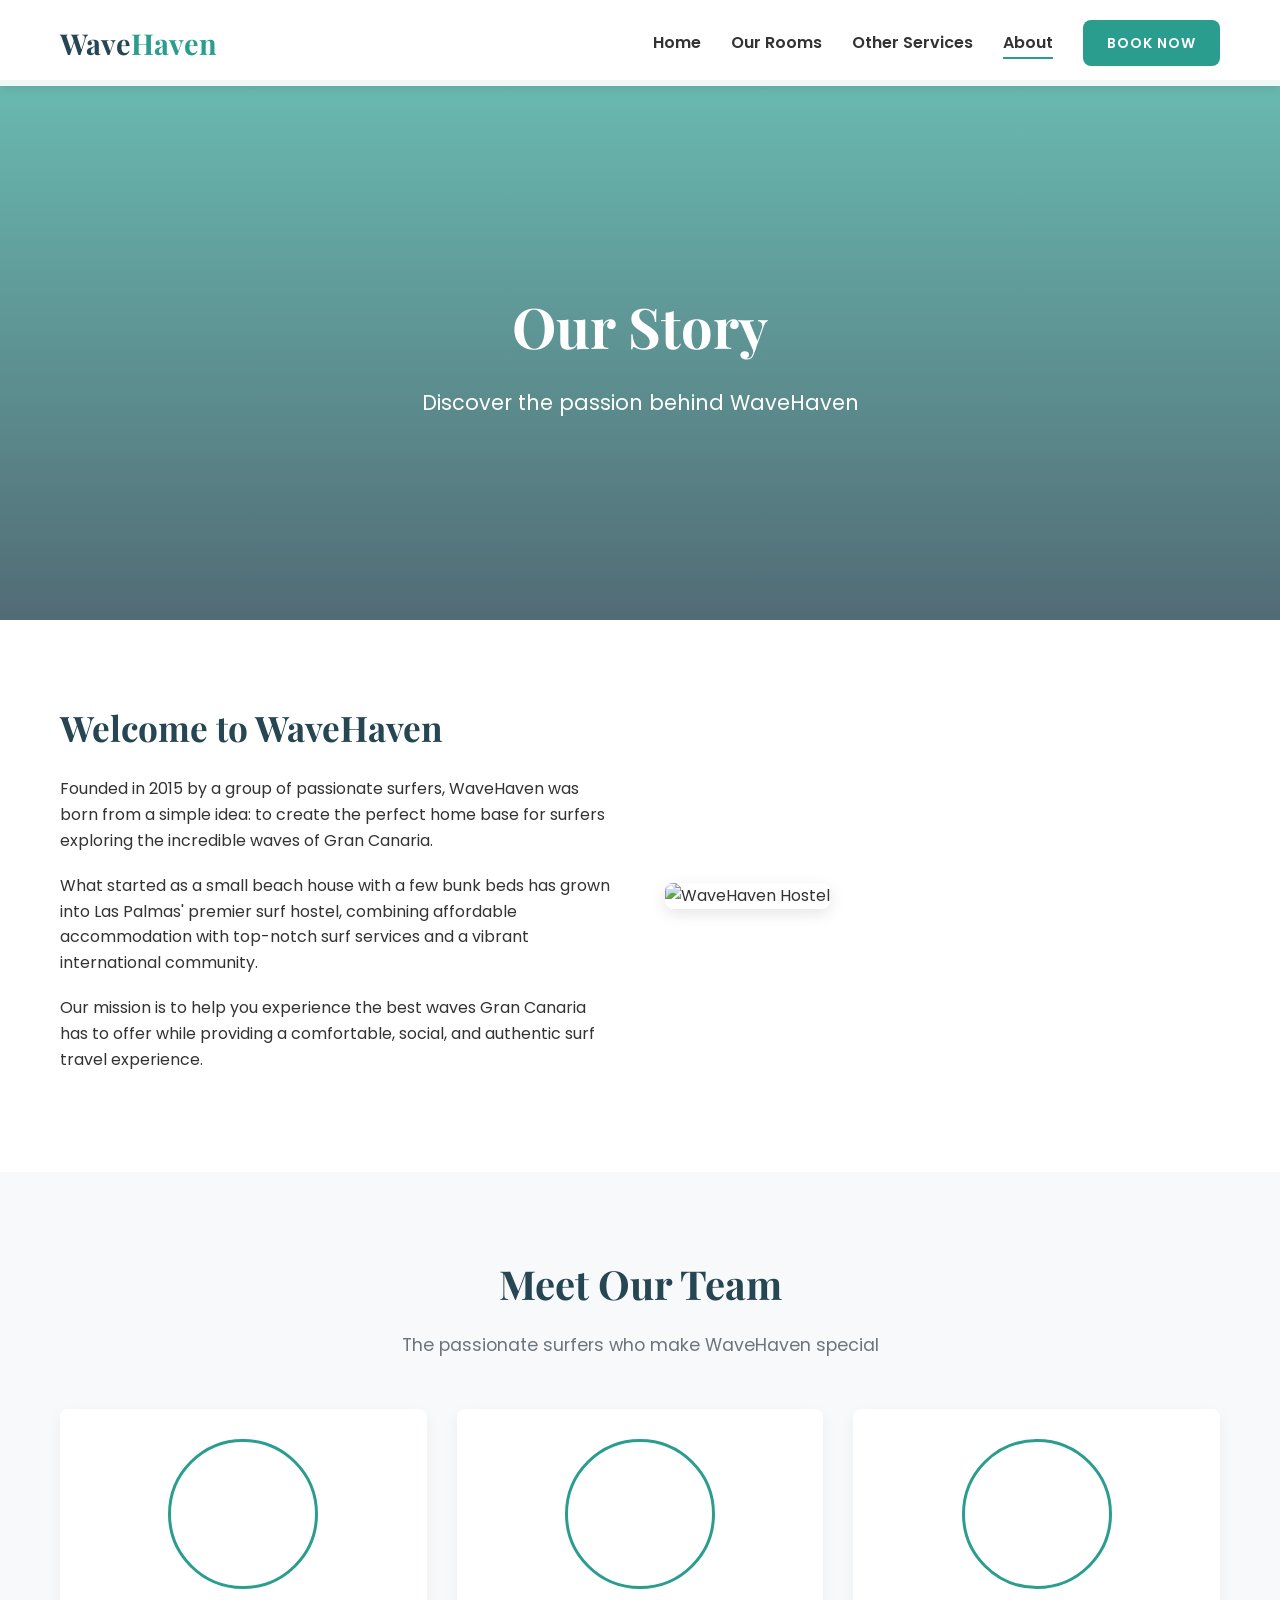
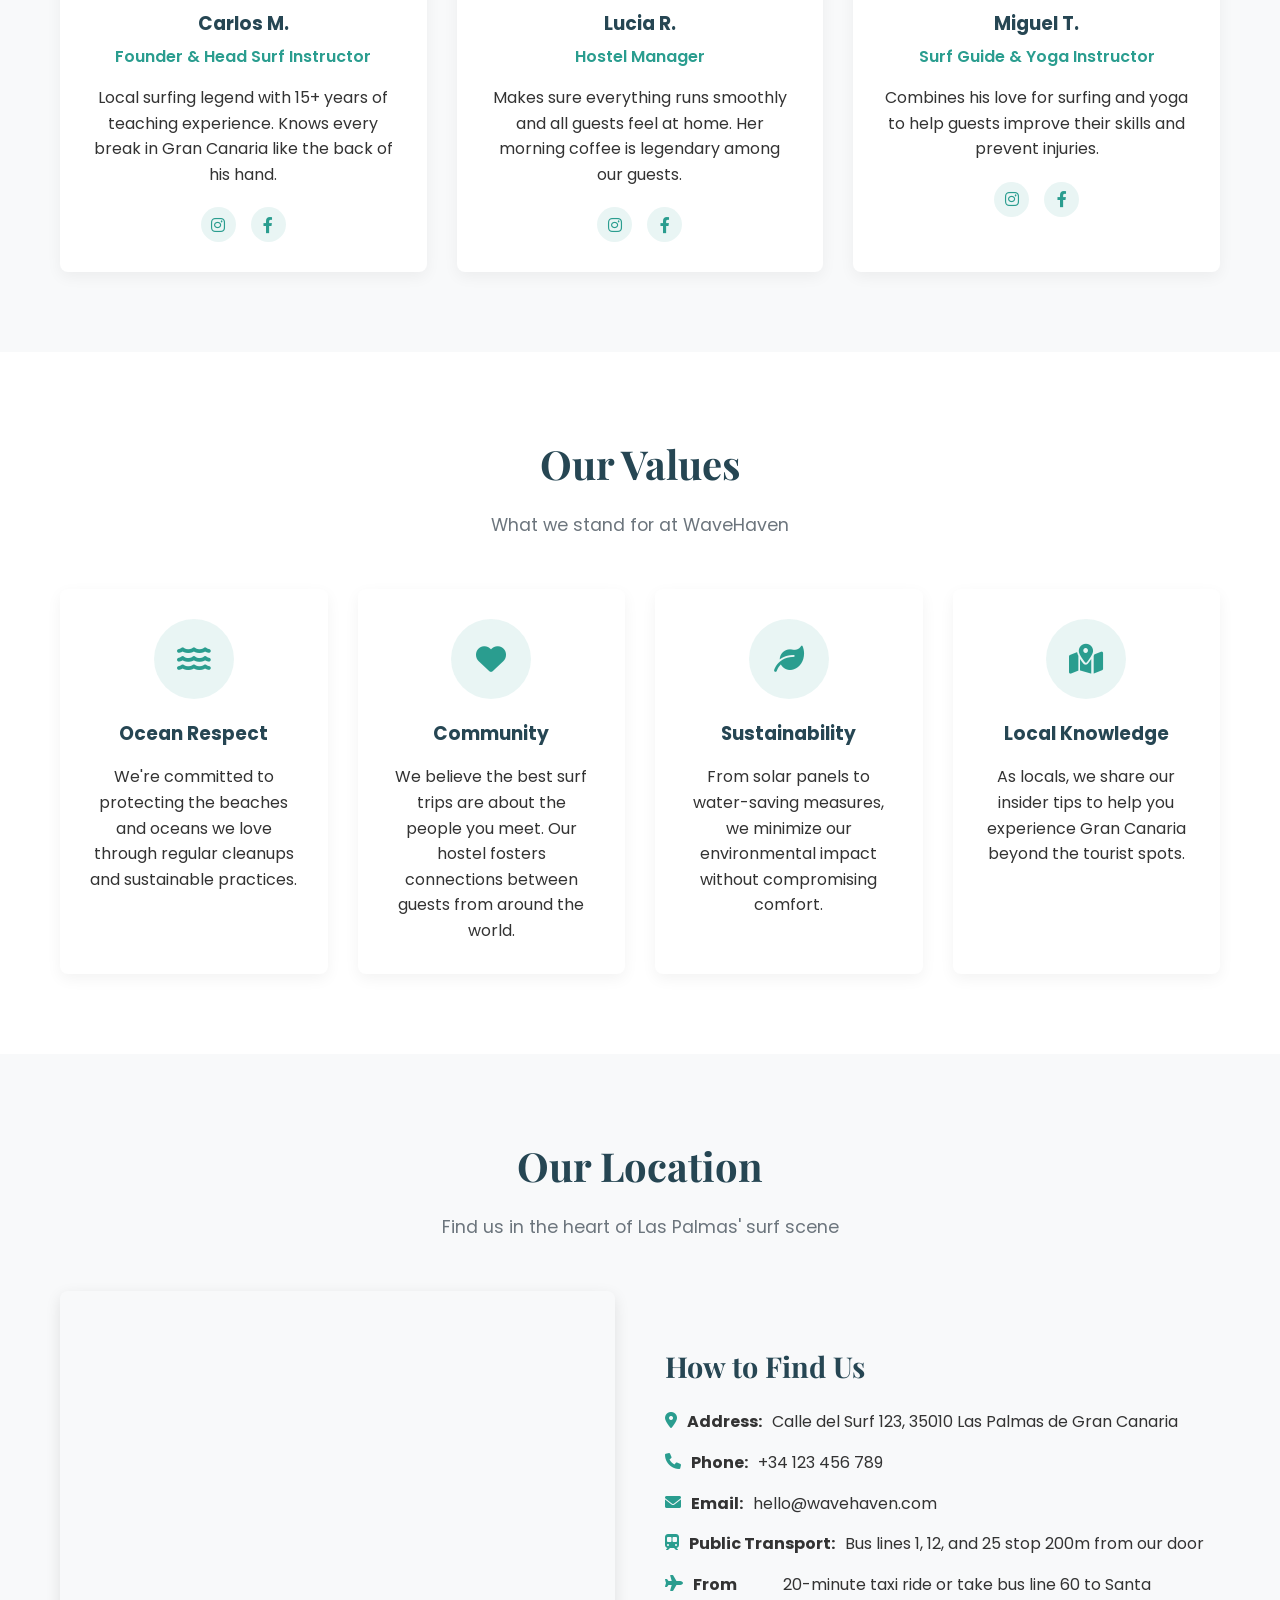
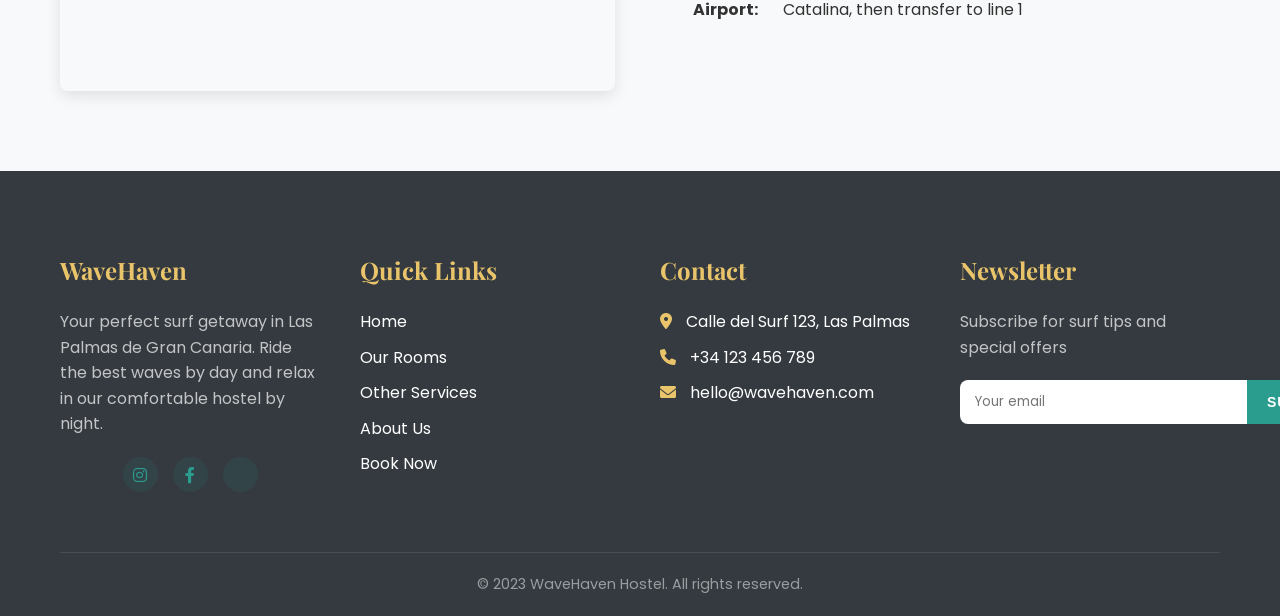
==== about.html @ 56cba16f "Add files via upload" ====
<!DOCTYPE html>
<html lang="en">
<head>
    <meta charset="UTF-8">
    <meta name="viewport" content="width=device-width, initial-scale=1.0">
    <title>About Us | WaveHaven Hostel</title>
    <link rel="stylesheet" href="styles.css">
    <link rel="stylesheet" href="https://cdnjs.cloudflare.com/ajax/libs/font-awesome/6.0.0-beta3/css/all.min.css">
    <link rel="preconnect" href="https://fonts.googleapis.com">
    <link rel="preconnect" href="https://fonts.gstatic.com" crossorigin>
    <link href="https://fonts.googleapis.com/css2?family=Poppins:wght@300;400;600;700&family=Playfair+Display:wght@400;700&display=swap" rel="stylesheet">
</head>
<body>
    <!-- Navigation -->
    <nav class="navbar">
        <div class="container">
            <a href="index.html" class="logo">Wave<span>Haven</span></a>
            <div class="menu-toggle" id="mobile-menu">
                <span class="bar"></span>
                <span class="bar"></span>
                <span class="bar"></span>
            </div>
            <ul class="nav-list">
                <li><a href="index.html">Home</a></li>
                <li><a href="rooms.html">Our Rooms</a></li>
                <li><a href="services.html">Other Services</a></li>
                <li><a href="about.html" class="active">About</a></li>
                <li><a href="index.html#booking" class="btn btn-primary">Book Now</a></li>
            </ul>
        </div>
    </nav>

    <!-- Page Header -->
    <section class="page-header">
        <div class="container">
            <h1>Our Story</h1>
            <p>Discover the passion behind WaveHaven</p>
        </div>
    </section>

    <!-- About Section -->
    <section class="about">
        <div class="container">
            <div class="about-content">
                <div class="about-text">
                    <h2>Welcome to WaveHaven</h2>
                    <p>Founded in 2015 by a group of passionate surfers, WaveHaven was born from a simple idea: to create the perfect home base for surfers exploring the incredible waves of Gran Canaria.</p>
                    <p>What started as a small beach house with a few bunk beds has grown into Las Palmas' premier surf hostel, combining affordable accommodation with top-notch surf services and a vibrant international community.</p>
                    <p>Our mission is to help you experience the best waves Gran Canaria has to offer while providing a comfortable, social, and authentic surf travel experience.</p>
                </div>
                <div class="about-image">
                    <img src="https://images.unsplash.com/photo-1506929562872-bb421503ef21?ixlib=rb-1.2.1&auto=format&fit=crop&w=800&q=80" alt="WaveHaven Hostel">
                </div>
            </div>
        </div>
    </section>

    <!-- Team Section -->
    <section class="team">
        <div class="container">
            <div class="section-header">
                <h2>Meet Our Team</h2>
                <p>The passionate surfers who make WaveHaven special</p>
            </div>
            <div class="team-grid">
                <div class="team-member">
                    <div class="member-image" style="background-image: url('https://randomuser.me/api/portraits/men/32.jpg')"></div>
                    <h3>Carlos M.</h3>
                    <span>Founder & Head Surf Instructor</span>
                    <p>Local surfing legend with 15+ years of teaching experience. Knows every break in Gran Canaria like the back of his hand.</p>
                    <div class="social-links">
                        <a href="#"><i class="fab fa-instagram"></i></a>
                        <a href="#"><i class="fab fa-facebook-f"></i></a>
                    </div>
                </div>
                <div class="team-member">
                    <div class="member-image" style="background-image: url('https://randomuser.me/api/portraits/women/44.jpg')"></div>
                    <h3>Lucia R.</h3>
                    <span>Hostel Manager</span>
                    <p>Makes sure everything runs smoothly and all guests feel at home. Her morning coffee is legendary among our guests.</p>
                    <div class="social-links">
                        <a href="#"><i class="fab fa-instagram"></i></a>
                        <a href="#"><i class="fab fa-facebook-f"></i></a>
                    </div>
                </div>
                <div class="team-member">
                    <div class="member-image" style="background-image: url('https://randomuser.me/api/portraits/men/22.jpg')"></div>
                    <h3>Miguel T.</h3>
                    <span>Surf Guide & Yoga Instructor</span>
                    <p>Combines his love for surfing and yoga to help guests improve their skills and prevent injuries.</p>
                    <div class="social-links">
                        <a href="#"><i class="fab fa-instagram"></i></a>
                        <a href="#"><i class="fab fa-facebook-f"></i></a>
                    </div>
                </div>
            </div>
        </div>
    </section>

    <!-- Values Section -->
    <section class="values">
        <div class="container">
            <div class="section-header">
                <h2>Our Values</h2>
                <p>What we stand for at WaveHaven</p>
            </div>
            <div class="values-grid">
                <div class="value-card">
                    <div class="value-icon">
                        <i class="fas fa-water"></i>
                    </div>
                    <h3>Ocean Respect</h3>
                    <p>We're committed to protecting the beaches and oceans we love through regular cleanups and sustainable practices.</p>
                </div>
                <div class="value-card">
                    <div class="value-icon">
                        <i class="fas fa-heart"></i>
                    </div>
                    <h3>Community</h3>
                    <p>We believe the best surf trips are about the people you meet. Our hostel fosters connections between guests from around the world.</p>
                </div>
                <div class="value-card">
                    <div class="value-icon">
                        <i class="fas fa-leaf"></i>
                    </div>
                    <h3>Sustainability</h3>
                    <p>From solar panels to water-saving measures, we minimize our environmental impact without compromising comfort.</p>
                </div>
                <div class="value-card">
                    <div class="value-icon">
                        <i class="fas fa-map-marked-alt"></i>
                    </div>
                    <h3>Local Knowledge</h3>
                    <p>As locals, we share our insider tips to help you experience Gran Canaria beyond the tourist spots.</p>
                </div>
            </div>
        </div>
    </section>

    <!-- Location Section -->
    <section class="location">
        <div class="container">
            <div class="section-header">
                <h2>Our Location</h2>
                <p>Find us in the heart of Las Palmas' surf scene</p>
            </div>
            <div class="location-content">
                <div class="location-map">
                    <iframe src="https://www.google.com/maps/embed?pb=!1m18!1m12!1m3!1d3518.109217554854!2d-15.43938898492624!3d28.12890098262153!2m3!1f0!2f0!3f0!3m2!1i1024!2i768!4f13.1!3m3!1m2!1s0xc40950e8a4a7c0d%3A0xcddf9f90c82a0f3e!2sLas%20Canteras%20Beach!5e0!3m2!1sen!2ses!4v1623256789049!5m2!1sen!2ses" width="600" height="450" style="border:0;" allowfullscreen="" loading="lazy"></iframe>
                </div>
                <div class="location-info">
                    <h3>How to Find Us</h3>
                    <p><i class="fas fa-map-marker-alt"></i> <strong>Address:</strong> Calle del Surf 123, 35010 Las Palmas de Gran Canaria</p>
                    <p><i class="fas fa-phone"></i> <strong>Phone:</strong> +34 123 456 789</p>
                    <p><i class="fas fa-envelope"></i> <strong>Email:</strong> hello@wavehaven.com</p>
                    <p><i class="fas fa-subway"></i> <strong>Public Transport:</strong> Bus lines 1, 12, and 25 stop 200m from our door</p>
                    <p><i class="fas fa-plane"></i> <strong>From Airport:</strong> 20-minute taxi ride or take bus line 60 to Santa Catalina, then transfer to line 1</p>
                </div>
            </div>
        </div>
    </section>

    <!-- Footer -->
    <footer class="footer">
        <div class="container">
            <div class="footer-grid">
                <div class="footer-col">
                    <h3>WaveHaven</h3>
                    <p>Your perfect surf getaway in Las Palmas de Gran Canaria. Ride the best waves by day and relax in our comfortable hostel by night.</p>
                    <div class="social-links">
                        <a href="#"><i class="fab fa-instagram"></i></a>
                        <a href="#"><i class="fab fa-facebook-f"></i></a>
                        <a href="#"><i class="fab fa-tripadvisor"></i></a>
                    </div>
                </div>
                <div class="footer-col">
                    <h3>Quick Links</h3>
                    <ul>
                        <li><a href="index.html">Home</a></li>
                        <li><a href="rooms.html">Our Rooms</a></li>
                        <li><a href="services.html">Other Services</a></li>
                        <li><a href="about.html">About Us</a></li>
                        <li><a href="index.html#booking">Book Now</a></li>
                    </ul>
                </div>
                <div class="footer-col">
                    <h3>Contact</h3>
                    <ul>
                        <li><i class="fas fa-map-marker-alt"></i> Calle del Surf 123, Las Palmas</li>
                        <li><i class="fas fa-phone"></i> +34 123 456 789</li>
                        <li><i class="fas fa-envelope"></i> hello@wavehaven.com</li>
                    </ul>
                </div>
                <div class="footer-col">
                    <h3>Newsletter</h3>
                    <p>Subscribe for surf tips and special offers</p>
                    <form class="newsletter-form">
                        <input type="email" placeholder="Your email" required>
                        <button type="submit" class="btn btn-primary">Subscribe</button>
                    </form>
                </div>
            </div>
            <div class="footer-bottom">
                <p>&copy; 2023 WaveHaven Hostel. All rights reserved.</p>
            </div>
        </div>
    </footer>

    <script src="script.js"></script>
</body>
</html>
---- styles.css ----
/* Base Styles */
:root {
    --primary-color: #2a9d8f;
    --secondary-color: #264653;
    --accent-color: #e9c46a;
    --light-color: #f8f9fa;
    --dark-color: #343a40;
    --text-color: #333;
    --text-light: #6c757d;
    --font-primary: 'Poppins', sans-serif;
    --font-secondary: 'Playfair Display', serif;
    --transition: all 0.3s ease;
    --box-shadow: 0 5px 15px rgba(0, 0, 0, 0.1);
    --border-radius: 8px;
}

* {
    margin: 0;
    padding: 0;
    box-sizing: border-box;
}

body {
    font-family: var(--font-primary);
    color: var(--text-color);
    line-height: 1.6;
    overflow-x: hidden;
}

a {
    text-decoration: none;
    color: inherit;
}

ul {
    list-style: none;
}

img {
    max-width: 100%;
    height: auto;
}

.container {
    width: 100%;
    max-width: 1200px;
    margin: 0 auto;
    padding: 0 20px;
}

.btn {
    display: inline-block;
    padding: 12px 24px;
    border-radius: var(--border-radius);
    font-weight: 600;
    text-transform: uppercase;
    letter-spacing: 1px;
    transition: var(--transition);
    cursor: pointer;
    font-size: 14px;
    border: none;
}

.btn-primary {
    background-color: var(--primary-color);
    color: white;
}

.btn-primary:hover {
    background-color: #21867a;
    transform: translateY(-3px);
    box-shadow: var(--box-shadow);
}

.btn-secondary {
    background-color: var(--accent-color);
    color: var(--secondary-color);
}

.btn-secondary:hover {
    background-color: #e0b452;
    transform: translateY(-3px);
    box-shadow: var(--box-shadow);
}

.btn-outline {
    background-color: transparent;
    border: 2px solid white;
    color: white;
}

.btn-outline:hover {
    background-color: white;
    color: var(--primary-color);
    transform: translateY(-3px);
    box-shadow: var(--box-shadow);
}

.section-header {
    text-align: center;
    margin-bottom: 50px;
}

.section-header h2 {
    font-family: var(--font-secondary);
    font-size: 2.5rem;
    margin-bottom: 15px;
    color: var(--secondary-color);
}

.section-header p {
    color: var(--text-light);
    font-size: 1.1rem;
}

/* Navigation */
.navbar {
    position: fixed;
    top: 0;
    left: 0;
    width: 100%;
    padding: 20px 0;
    z-index: 1000;
    transition: var(--transition);
    background-color: rgba(255, 255, 255, 0.9);
    box-shadow: 0 2px 10px rgba(0, 0, 0, 0.1);
}

.navbar.scrolled {
    padding: 15px 0;
    background-color: rgba(255, 255, 255, 0.98);
}

.navbar .container {
    display: flex;
    justify-content: space-between;
    align-items: center;
}

.logo {
    font-size: 1.8rem;
    font-weight: 700;
    color: var(--secondary-color);
    font-family: var(--font-secondary);
}

.logo span {
    color: var(--primary-color);
}

.nav-list {
    display: flex;
    align-items: center;
}

.nav-list li {
    margin-left: 30px;
}

.nav-list a {
    font-weight: 600;
    transition: var(--transition);
    position: relative;
}

.nav-list a:not(.btn):after {
    content: '';
    position: absolute;
    width: 0;
    height: 2px;
    background-color: var(--primary-color);
    bottom: -5px;
    left: 0;
    transition: var(--transition);
}

.nav-list a:hover:not(.btn):after {
    width: 100%;
}

.nav-list a.active:after {
    width: 100%;
}

.menu-toggle {
    display: none;
    cursor: pointer;
    z-index: 1001;
}

.bar {
    width: 25px;
    height: 3px;
    background-color: var(--secondary-color);
    margin: 5px 0;
    transition: var(--transition);
}

/* Hero Section */
.hero {
    height: 100vh;
    min-height: 600px;
    background: linear-gradient(rgba(0, 0, 0, 0.3), rgba(0, 0, 0, 0.3)), url('https://images.unsplash.com/photo-1505228395891-9a51e7e86bf6?ixlib=rb-1.2.1&auto=format&fit=crop&w=1350&q=80') no-repeat center center/cover;
    display: flex;
    align-items: center;
    position: relative;
    color: white;
}

.hero-overlay {
    position: absolute;
    top: 0;
    left: 0;
    width: 100%;
    height: 100%;
    background: linear-gradient(to right, rgba(42, 157, 143, 0.3), rgba(38, 70, 83, 0.6));
}

.hero-content {
    position: relative;
    z-index: 1;
    max-width: 600px;
}

.hero-content h1 {
    font-family: var(--font-secondary);
    font-size: 3.5rem;
    margin-bottom: 20px;
    line-height: 1.2;
}

.hero-content p {
    font-size: 1.2rem;
    margin-bottom: 30px;
}

.scroll-down {
    position: absolute;
    bottom: 30px;
    left: 50%;
    transform: translateX(-50%);
    cursor: pointer;
    z-index: 1;
}

.scroll-down span {
    display: block;
    width: 20px;
    height: 20px;
    border-bottom: 2px solid white;
    border-right: 2px solid white;
    transform: rotate(45deg);
    margin: -10px;
    animation: scrollDown 2s infinite;
}

.scroll-down span:nth-child(2) {
    animation-delay: -0.2s;
}

.scroll-down span:nth-child(3) {
    animation-delay: -0.4s;
}

@keyframes scrollDown {
    0% {
        opacity: 0;
        transform: rotate(45deg) translate(-20px, -20px);
    }
    50% {
        opacity: 1;
    }
    100% {
        opacity: 0;
        transform: rotate(45deg) translate(20px, 20px);
    }
}

/* Booking Widget */
.booking-widget {
    background-color: white;
    padding: 60px 0;
    margin-top: -80px;
    position: relative;
    z-index: 2;
    box-shadow: var(--box-shadow);
    border-radius: var(--border-radius);
}

.booking-widget h2 {
    text-align: center;
    margin-bottom: 30px;
    color: var(--secondary-color);
}

.booking-form {
    display: grid;
    grid-template-columns: repeat(auto-fit, minmax(200px, 1fr));
    gap: 20px;
    max-width: 900px;
    margin: 0 auto;
}

.form-group {
    margin-bottom: 0;
}

.form-group label {
    display: block;
    margin-bottom: 8px;
    font-weight: 600;
    color: var(--secondary-color);
}

.form-group input,
.form-group select {
    width: 100%;
    padding: 12px 15px;
    border: 1px solid #ddd;
    border-radius: var(--border-radius);
    font-family: var(--font-primary);
    transition: var(--transition);
}

.form-group input:focus,
.form-group select:focus {
    outline: none;
    border-color: var(--primary-color);
    box-shadow: 0 0 0 3px rgba(42, 157, 143, 0.2);
}

.booking-form button {
    align-self: flex-end;
}

/* Features Section */
.features {
    padding: 100px 0;
    background-color: var(--light-color);
}

.features-grid {
    display: grid;
    grid-template-columns: repeat(auto-fit, minmax(250px, 1fr));
    gap: 30px;
}

.feature-card {
    background-color: white;
    padding: 30px;
    border-radius: var(--border-radius);
    text-align: center;
    transition: var(--transition);
    box-shadow: 0 5px 15px rgba(0, 0, 0, 0.05);
}

.feature-card:hover {
    transform: translateY(-10px);
    box-shadow: 0 15px 30px rgba(0, 0, 0, 0.1);
}

.feature-icon {
    width: 80px;
    height: 80px;
    background-color: rgba(42, 157, 143, 0.1);
    border-radius: 50%;
    display: flex;
    align-items: center;
    justify-content: center;
    margin: 0 auto 20px;
    color: var(--primary-color);
    font-size: 30px;
}

.feature-card h3 {
    margin-bottom: 15px;
    color: var(--secondary-color);
}

/* Gallery Section */
.gallery {
    padding: 100px 0;
}

.gallery-grid {
    display: grid;
    grid-template-columns: repeat(3, 1fr);
    grid-auto-rows: 200px;
    gap: 15px;
}

.gallery-item {
    position: relative;
    overflow: hidden;
    border-radius: var(--border-radius);
    transition: var(--transition);
    background-size: cover;
    background-position: center;
}

.gallery-item:hover {
    transform: scale(1.03);
    box-shadow: var(--box-shadow);
}

.gallery-item.wide {
    grid-column: span 2;
}

.gallery-item.tall {
    grid-row: span 2;
}

/* Testimonials */
.testimonials {
    padding: 100px 0;
    background-color: var(--secondary-color);
    color: white;
}

.testimonials .section-header h2,
.testimonials .section-header p {
    color: white;
}

.testimonials-slider {
    max-width: 800px;
    margin: 0 auto;
    position: relative;
}

.testimonial {
    text-align: center;
    padding: 40px;
    display: none;
}

.testimonial.active {
    display: block;
    animation: fadeIn 0.5s ease;
}

@keyframes fadeIn {
    from { opacity: 0; }
    to { opacity: 1; }
}

.quote {
    margin-bottom: 30px;
    position: relative;
}

.quote i {
    font-size: 24px;
    color: rgba(255, 255, 255, 0.2);
    margin: 0 10px;
}

.quote p {
    font-size: 1.2rem;
    font-style: italic;
    margin: 20px 0;
}

.author img {
    width: 80px;
    height: 80px;
    border-radius: 50%;
    object-fit: cover;
    margin-bottom: 15px;
    border: 3px solid var(--primary-color);
}

.author h4 {
    margin-bottom: 5px;
}

.author span {
    color: var(--accent-color);
    font-size: 0.9rem;
}

.slider-controls {
    display: flex;
    justify-content: center;
    align-items: center;
    margin-top: 30px;
}

.slider-controls button {
    background: none;
    border: none;
    color: white;
    font-size: 20px;
    cursor: pointer;
    margin: 0 15px;
    transition: var(--transition);
}

.slider-controls button:hover {
    color: var(--accent-color);
}

.dots {
    display: flex;
}

.dot {
    width: 12px;
    height: 12px;
    border-radius: 50%;
    background-color: rgba(255, 255, 255, 0.3);
    margin: 0 5px;
    cursor: pointer;
    transition: var(--transition);
}

.dot.active {
    background-color: white;
}

/* CTA Section */
.cta {
    padding: 100px 0;
    background: linear-gradient(rgba(38, 70, 83, 0.8), rgba(38, 70, 83, 0.8)), url('https://images.unsplash.com/photo-1506929562872-bb421503ef21?ixlib=rb-1.2.1&auto=format&fit=crop&w=1350&q=80') no-repeat center center/cover;
    color: white;
    text-align: center;
}

.cta h2 {
    font-family: var(--font-secondary);
    font-size: 2.5rem;
    margin-bottom: 20px;
}

.cta p {
    font-size: 1.2rem;
    margin-bottom: 30px;
    max-width: 600px;
    margin-left: auto;
    margin-right: auto;
}

.cta-buttons {
    display: flex;
    justify-content: center;
    gap: 20px;
}

/* Footer */
.footer {
    background-color: var(--dark-color);
    color: white;
    padding: 80px 0 20px;
}

.footer-grid {
    display: grid;
    grid-template-columns: repeat(auto-fit, minmax(250px, 1fr));
    gap: 40px;
    margin-bottom: 60px;
}

.footer-col h3 {
    font-family: var(--font-secondary);
    font-size: 1.5rem;
    margin-bottom: 20px;
    color: var(--accent-color);
}

.footer-col p {
    margin-bottom: 20px;
    color: rgba(255, 255, 255, 0.7);
}

.social-links {
    display: flex;
    gap: 15px;
}

.social-links a {
    width: 40px;
    height: 40px;
    border-radius: 50%;
    background-color: rgba(255, 255, 255, 0.1);
    display: flex;
    align-items: center;
    justify-content: center;
    transition: var(--transition);
}

.social-links a:hover {
    background-color: var(--primary-color);
    transform: translateY(-3px);
}

.footer-col ul li {
    margin-bottom: 10px;
}

.footer-col ul li i {
    margin-right: 10px;
    color: var(--accent-color);
}

.newsletter-form {
    display: flex;
    margin-top: 20px;
}

.newsletter-form input {
    flex: 1;
    padding: 12px 15px;
    border: none;
    border-radius: var(--border-radius) 0 0 var(--border-radius);
    font-family: var(--font-primary);
}

.newsletter-form button {
    padding: 0 20px;
    border-radius: 0 var(--border-radius) var(--border-radius) 0;
}

.footer-bottom {
    text-align: center;
    padding-top: 20px;
    border-top: 1px solid rgba(255, 255, 255, 0.1);
    color: rgba(255, 255, 255, 0.5);
    font-size: 0.9rem;
}

/* Responsive Styles */
@media (max-width: 992px) {
    .hero-content h1 {
        font-size: 3rem;
    }
    
    .section-header h2 {
        font-size: 2.2rem;
    }
}

@media (max-width: 768px) {
    .menu-toggle {
        display: block;
    }
    
    .nav-list {
        position: fixed;
        top: 0;
        right: -100%;
        width: 80%;
        max-width: 300px;
        height: 100vh;
        background-color: white;
        flex-direction: column;
        align-items: center;
        justify-content: center;
        transition: var(--transition);
        box-shadow: -5px 0 15px rgba(0, 0, 0, 0.1);
    }
    
    .nav-list.active {
        right: 0;
    }
    
    .nav-list li {
        margin: 15px 0;
    }
    
    .menu-toggle.active .bar:nth-child(1) {
        transform: rotate(-45deg) translate(-5px, 6px);
    }
    
    .menu-toggle.active .bar:nth-child(2) {
        opacity: 0;
    }
    
    .menu-toggle.active .bar:nth-child(3) {
        transform: rotate(45deg) translate(-5px, -6px);
    }
    
    .hero-content h1 {
        font-size: 2.5rem;
    }
    
    .booking-form {
        grid-template-columns: 1fr;
    }
    
    .gallery-grid {
        grid-template-columns: repeat(2, 1fr);
    }
    
    .cta-buttons {
        flex-direction: column;
        align-items: center;
    }
}

@media (max-width: 576px) {
    .hero-content h1 {
        font-size: 2rem;
    }
    
    .section-header h2 {
        font-size: 1.8rem;
    }
    
    .gallery-grid {
        grid-template-columns: 1fr;
    }
    
    .testimonial {
        padding: 20px;
    }
    
    .quote p {
        font-size: 1rem;
    }
}

/* Page Header */
.page-header {
    height: 60vh;
    min-height: 400px;
    display: flex;
    align-items: center;
    background: linear-gradient(rgba(42, 157, 143, 0.7), rgba(38, 70, 83, 0.8)), url('https://images.unsplash.com/photo-1505228395891-9a51e7e86bf6?ixlib=rb-1.2.1&auto=format&fit=crop&w=1350&q=80') no-repeat center center/cover;
    color: white;
    text-align: center;
    margin-top: 80px;
}

.page-header h1 {
    font-family: var(--font-secondary);
    font-size: 3.5rem;
    margin-bottom: 15px;
}

.page-header p {
    font-size: 1.3rem;
}

/* Rooms Page */
.rooms {
    padding: 80px 0;
}

.room-card {
    display: grid;
    grid-template-columns: 1fr 1fr;
    gap: 40px;
    margin-bottom: 60px;
    align-items: center;
}

.room-image {
    height: 400px;
    border-radius: var(--border-radius);
    background-size: cover;
    background-position: center;
    transition: var(--transition);
}

.room-card:hover .room-image {
    transform: scale(1.02);
    box-shadow: var(--box-shadow);
}

.room-content h2 {
    font-family: var(--font-secondary);
    font-size: 2rem;
    margin-bottom: 20px;
    color: var(--secondary-color);
}

.room-features {
    display: flex;
    flex-wrap: wrap;
    gap: 15px;
    margin-bottom: 20px;
}

.room-features span {
    display: flex;
    align-items: center;
    gap: 5px;
    font-size: 0.9rem;
    color: var(--primary-color);
    font-weight: 600;
}

.room-footer {
    display: flex;
    justify-content: space-between;
    align-items: center;
    margin-top: 30px;
}

.price {
    font-size: 1.5rem;
    font-weight: 700;
    color: var(--secondary-color);
}

/* Amenities */
.amenities {
    padding: 80px 0;
    background-color: var(--light-color);
}

.amenities-grid {
    display: grid;
    grid-template-columns: repeat(auto-fit, minmax(250px, 1fr));
    gap: 30px;
}

.amenity {
    text-align: center;
    padding: 30px;
    background-color: white;
    border-radius: var(--border-radius);
    transition: var(--transition);
    box-shadow: 0 5px 15px rgba(0, 0, 0, 0.05);
}

.amenity:hover {
    transform: translateY(-10px);
    box-shadow: 0 15px 30px rgba(0, 0, 0, 0.1);
}

.amenity i {
    font-size: 2.5rem;
    color: var(--primary-color);
    margin-bottom: 20px;
}

.amenity h3 {
    margin-bottom: 15px;
    color: var(--secondary-color);
}

/* Services Page */
.services {
    padding: 80px 0;
}

.service-card {
    display: grid;
    grid-template-columns: 1fr 1fr;
    gap: 40px;
    margin-bottom: 60px;
    align-items: center;
}

.service-image {
    height: 350px;
    border-radius: var(--border-radius);
    background-size: cover;
    background-position: center;
    transition: var(--transition);
}

.service-card:hover .service-image {
    transform: scale(1.02);
    box-shadow: var(--box-shadow);
}

.service-content h2 {
    font-family: var(--font-secondary);
    font-size: 2rem;
    margin-bottom: 20px;
    color: var(--secondary-color);
}

.service-features {
    display: flex;
    flex-wrap: wrap;
    gap: 15px;
    margin-bottom: 20px;
}

.service-features span {
    display: flex;
    align-items: center;
    gap: 5px;
    font-size: 0.9rem;
    color: var(--primary-color);
    font-weight: 600;
}

.service-footer {
    display: flex;
    justify-content: space-between;
    align-items: center;
    margin-top: 30px;
}

/* Packages */
.packages {
    padding: 80px 0;
    background-color: var(--light-color);
}

.packages-grid {
    display: grid;
    grid-template-columns: repeat(auto-fit, minmax(300px, 1fr));
    gap: 30px;
}

.package-card {
    background-color: white;
    border-radius: var(--border-radius);
    overflow: hidden;
    position: relative;
    transition: var(--transition);
    box-shadow: 0 5px 15px rgba(0, 0, 0, 0.05);
}

.package-card.featured {
    transform: scale(1.05);
    z-index: 1;
    box-shadow: 0 10px 25px rgba(0, 0, 0, 0.1);
}

.package-badge {
    position: absolute;
    top: 15px;
    right: -30px;
    background-color: var(--accent-color);
    color: var(--secondary-color);
    padding: 5px 30px;
    transform: rotate(45deg);
    font-weight: 700;
    font-size: 0.8rem;
}

.package-header {
    padding: 30px;
    background-color: var(--secondary-color);
    color: white;
    text-align: center;
}

.package-header h3 {
    font-family: var(--font-secondary);
    font-size: 1.5rem;
    margin-bottom: 10px;
}

.package-header .price {
    font-size: 2rem;
    font-weight: 700;
    margin-bottom: 5px;
}

.package-header p {
    opacity: 0.8;
    font-size: 0.9rem;
}

.package-content {
    padding: 30px;
}

.package-content ul {
    margin-bottom: 30px;
}

.package-content ul li {
    margin-bottom: 10px;
    display: flex;
    align-items: center;
    gap: 10px;
}

.package-content ul li i {
    color: var(--primary-color);
}

.package-content .btn {
    width: 100%;
    text-align: center;
}

/* About Page */
.about {
    padding: 80px 0;
}

.about-content {
    display: grid;
    grid-template-columns: 1fr 1fr;
    gap: 50px;
    align-items: center;
}

.about-text h2 {
    font-family: var(--font-secondary);
    font-size: 2.2rem;
    margin-bottom: 20px;
    color: var(--secondary-color);
}

.about-text p {
    margin-bottom: 20px;
}

.about-image img {
    width: 100%;
    border-radius: var(--border-radius);
    box-shadow: var(--box-shadow);
}

/* Team */
.team {
    padding: 80px 0;
    background-color: var(--light-color);
}

.team-grid {
    display: grid;
    grid-template-columns: repeat(auto-fit, minmax(300px, 1fr));
    gap: 30px;
}

.team-member {
    background-color: white;
    padding: 30px;
    border-radius: var(--border-radius);
    text-align: center;
    transition: var(--transition);
    box-shadow: 0 5px 15px rgba(0, 0, 0, 0.05);
}

.team-member:hover {
    transform: translateY(-10px);
    box-shadow: 0 15px 30px rgba(0, 0, 0, 0.1);
}

.member-image {
    width: 150px;
    height: 150px;
    border-radius: 50%;
    margin: 0 auto 20px;
    background-size: cover;
    background-position: center;
    border: 3px solid var(--primary-color);
}

.team-member h3 {
    margin-bottom: 5px;
    color: var(--secondary-color);
}

.team-member span {
    display: block;
    margin-bottom: 15px;
    color: var(--primary-color);
    font-weight: 600;
}

.team-member p {
    margin-bottom: 20px;
}

.social-links {
    display: flex;
    justify-content: center;
    gap: 15px;
}

.social-links a {
    width: 35px;
    height: 35px;
    border-radius: 50%;
    background-color: rgba(42, 157, 143, 0.1);
    display: flex;
    align-items: center;
    justify-content: center;
    color: var(--primary-color);
    transition: var(--transition);
}

.social-links a:hover {
    background-color: var(--primary-color);
    color: white;
}

/* Values */
.values {
    padding: 80px 0;
}

.values-grid {
    display: grid;
    grid-template-columns: repeat(auto-fit, minmax(250px, 1fr));
    gap: 30px;
}

.value-card {
    background-color: white;
    padding: 30px;
    border-radius: var(--border-radius);
    text-align: center;
    transition: var(--transition);
    box-shadow: 0 5px 15px rgba(0, 0, 0, 0.05);
}

.value-card:hover {
    transform: translateY(-10px);
    box-shadow: 0 15px 30px rgba(0, 0, 0, 0.1);
}

.value-icon {
    width: 80px;
    height: 80px;
    background-color: rgba(42, 157, 143, 0.1);
    border-radius: 50%;
    display: flex;
    align-items: center;
    justify-content: center;
    margin: 0 auto 20px;
    color: var(--primary-color);
    font-size: 30px;
}

.value-card h3 {
    margin-bottom: 15px;
    color: var(--secondary-color);
}

/* Location */
.location {
    padding: 80px 0;
    background-color: var(--light-color);
}

.location-content {
    display: grid;
    grid-template-columns: 1fr 1fr;
    gap: 50px;
    align-items: center;
}

.location-map {
    height: 400px;
    border-radius: var(--border-radius);
    overflow: hidden;
    box-shadow: var(--box-shadow);
}

.location-map iframe {
    width: 100%;
    height: 100%;
    border: none;
}

.location-info h3 {
    font-family: var(--font-secondary);
    font-size: 1.8rem;
    margin-bottom: 20px;
    color: var(--secondary-color);
}

.location-info p {
    margin-bottom: 15px;
    display: flex;
    align-items: flex-start;
    gap: 10px;
}

.location-info p i {
    color: var(--primary-color);
    margin-top: 3px;
}

/* Responsive Styles for Pages */
@media (max-width: 992px) {
    .room-card,
    .service-card {
        grid-template-columns: 1fr;
    }
    
    .room-image,
    .service-image {
        height: 300px;
    }
    
    .about-content,
    .location-content {
        grid-template-columns: 1fr;
        gap: 30px;
    }
    
    .package-card.featured {
        transform: scale(1);
    }
}

@media (max-width: 768px) {
    .page-header h1 {
        font-size: 2.5rem;
    }
    
    .packages-grid {
        grid-template-columns: 1fr;
    }
}

@media (max-width: 576px) {
    .page-header {
        height: 50vh;
        min-height: 300px;
    }
    
    .page-header h1 {
        font-size: 2rem;
    }
    
    .room-footer,
    .service-footer {
        flex-direction: column;
        gap: 20px;
    }
    
    .price {
        font-size: 1.3rem;
    }
}
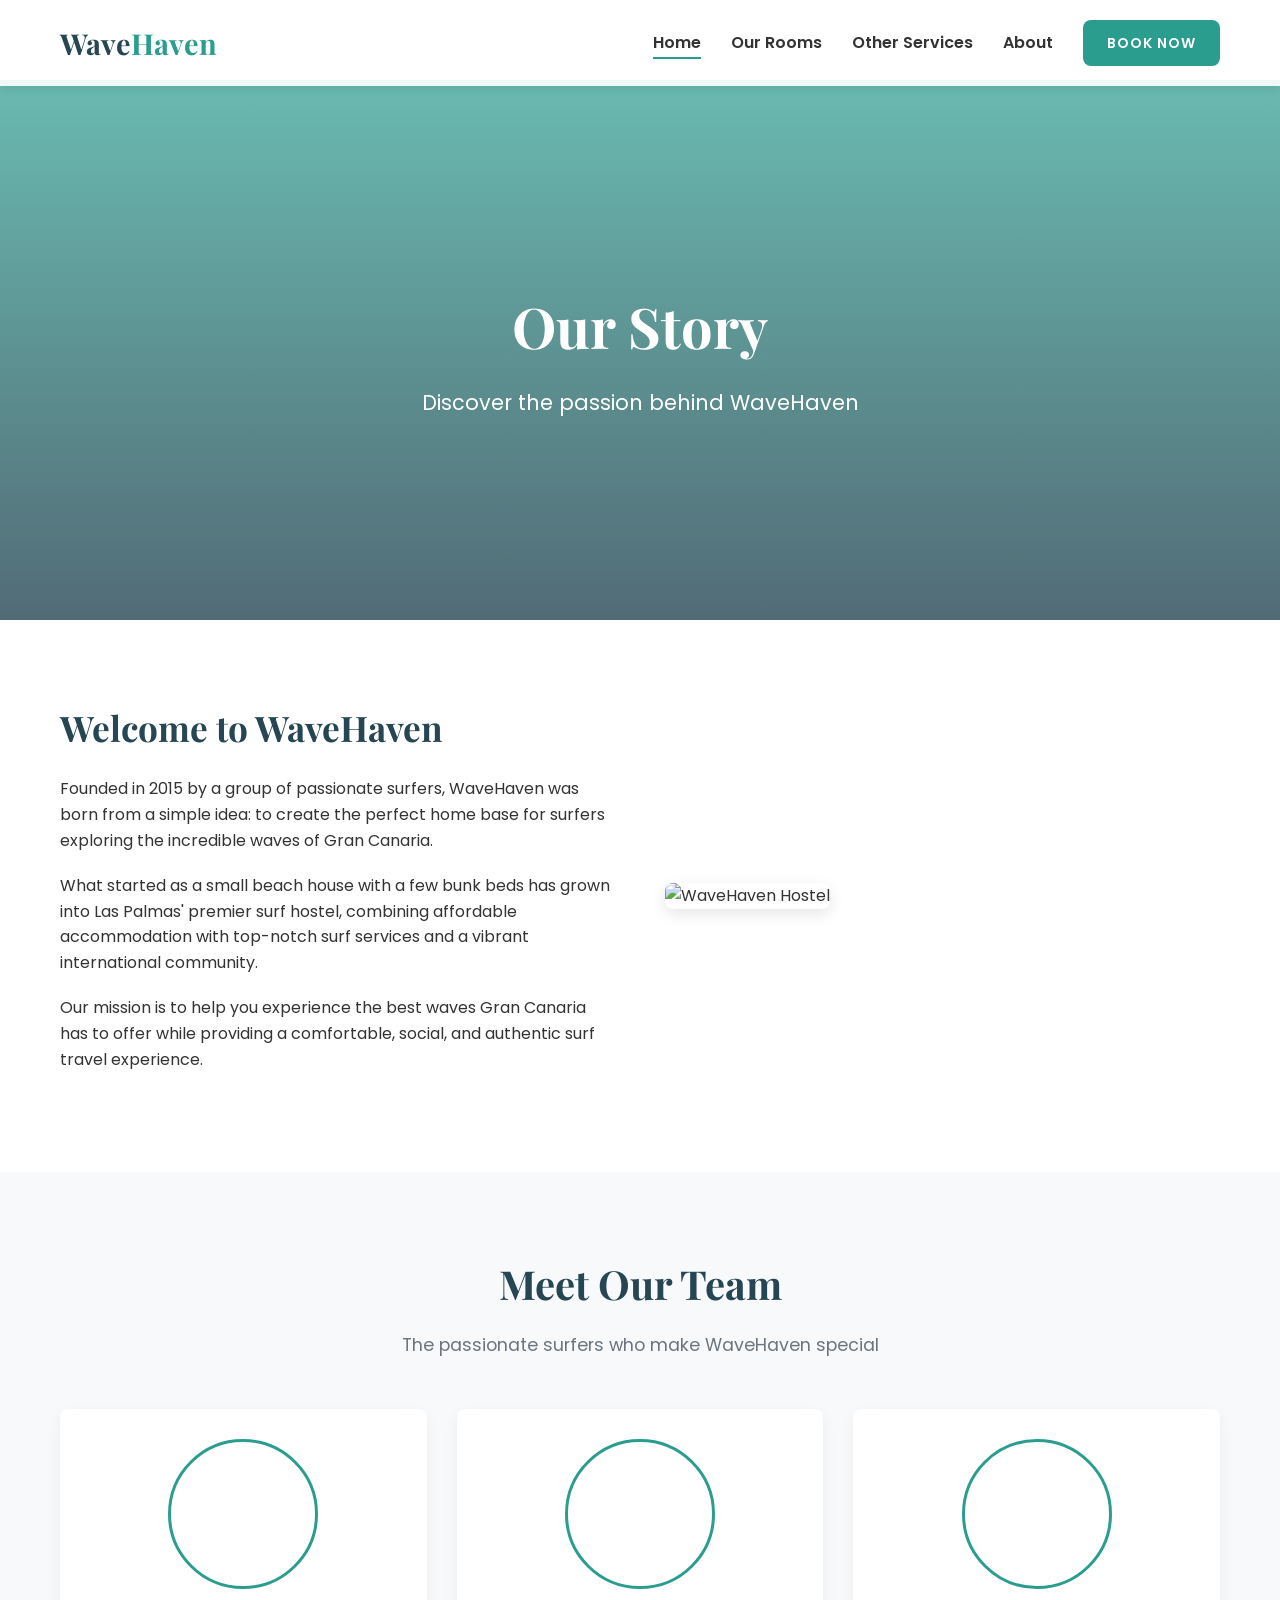
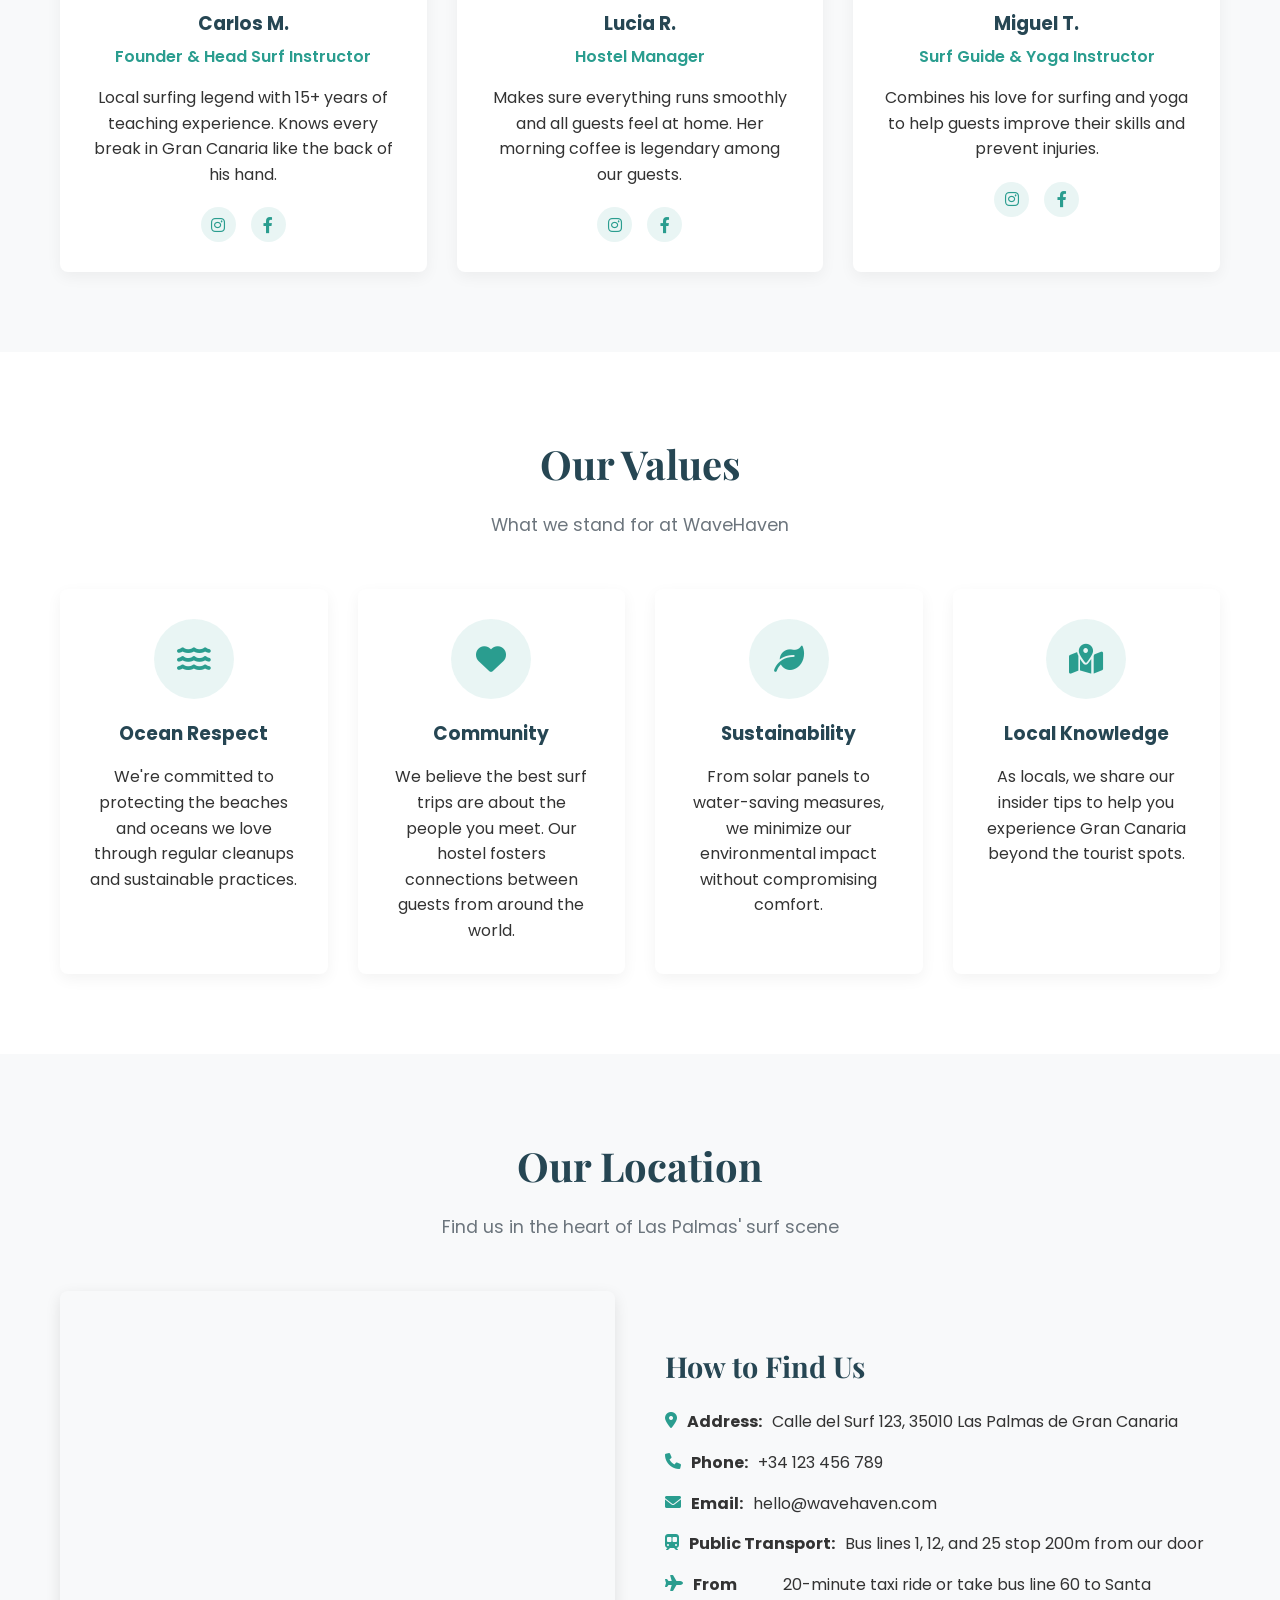
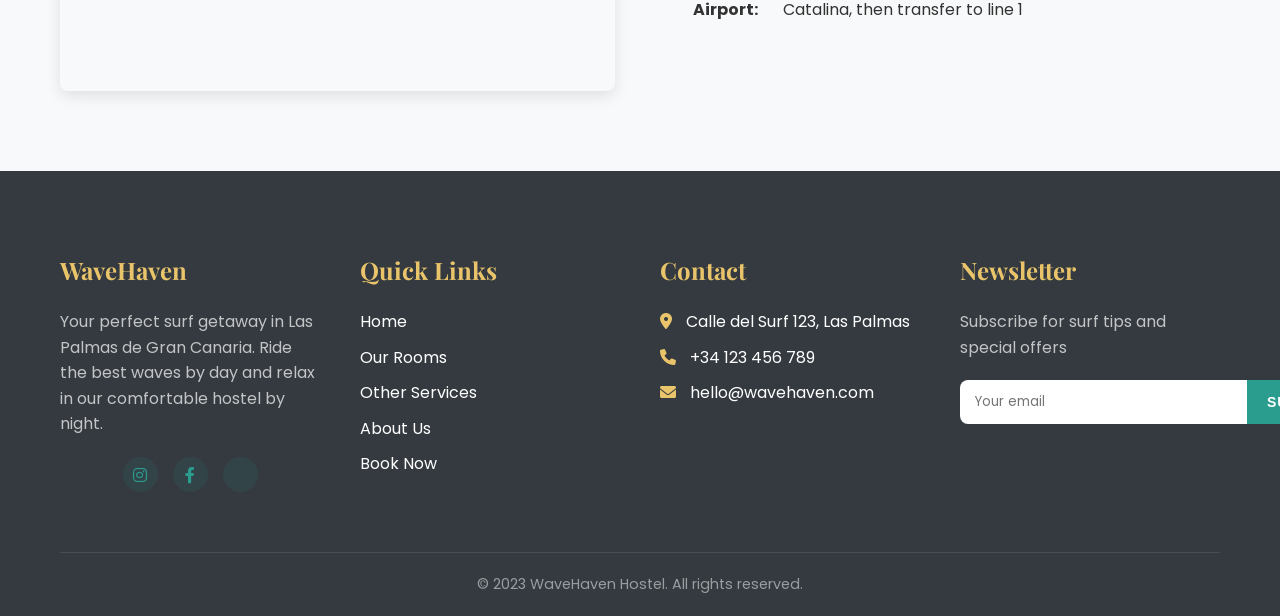
==== commit 924229b4: "Update about.html" ====
--- a/about.html
+++ b/about.html
@@ -11,21 +11,21 @@
     <link href="https://fonts.googleapis.com/css2?family=Poppins:wght@300;400;600;700&family=Playfair+Display:wght@400;700&display=swap" rel="stylesheet">
 </head>
 <body>
-    <!-- Navigation -->
+ <!-- Navigation -->
     <nav class="navbar">
         <div class="container">
             <a href="index.html" class="logo">Wave<span>Haven</span></a>
             <div class="menu-toggle" id="mobile-menu">
-                <span class="bar"></span>
-                <span class="bar"></span>
-                <span class="bar"></span>
+                <div class="bar"></div>
+                <div class="bar"></div>
+                <div class="bar"></div>
             </div>
             <ul class="nav-list">
-                <li><a href="index.html">Home</a></li>
+                <li><a href="index.html" class="active">Home</a></li>
                 <li><a href="rooms.html">Our Rooms</a></li>
                 <li><a href="services.html">Other Services</a></li>
-                <li><a href="about.html" class="active">About</a></li>
-                <li><a href="index.html#booking" class="btn btn-primary">Book Now</a></li>
+                <li><a href="about.html">About</a></li>
+                <li><a href="#booking" class="btn btn-primary">Book Now</a></li>
             </ul>
         </div>
     </nav>
@@ -208,4 +208,4 @@
 
     <script src="script.js"></script>
 </body>
-</html>+</html>
--- a/styles.css
+++ b/styles.css
@@ -185,7 +185,8 @@
 .menu-toggle {
     display: none;
     cursor: pointer;
-    z-index: 1001;
+    z-index: 1001; /* This is good, but let's make sure it's higher than navbar */
+    position: relative; /* Add this to ensure z-index works */
 }
 
 .bar {
@@ -1229,3 +1230,72 @@
         font-size: 1.3rem;
     }
 }
+/* Mobile Menu Styles */
+@media (max-width: 768px) {
+    .nav-list {
+        position: fixed;
+        top: 0;
+        right: -100%;
+        width: 80%;
+        max-width: 300px;
+        height: 100vh;
+        background-color: white;
+        flex-direction: column;
+        align-items: center;
+        justify-content: center;
+        transition: var(--transition);
+        box-shadow: -5px 0 15px rgba(0, 0, 0, 0.1);
+        z-index: 999;
+    }
+    
+    .nav-list.active {
+        right: 0;
+    }
+    
+    .nav-list li {
+        margin: 20px 0;
+    }
+    
+    .navbar.scrolled .nav-list {
+        top: 80px;
+        height: calc(100vh - 80px);
+    }
+}
+
+@media (max-width: 768px) {
+    .nav-list {
+        position: fixed;
+        top: 80px; /* Starts below navbar */
+        right: -100%;
+        width: 70%;
+        height: calc(100vh - 80px);
+        background-color: rgba(255, 255, 255, 0.98);
+        flex-direction: column;
+        align-items: center;
+        justify-content: flex-start;
+        padding-top: 30px;
+        transition: all 0.5s ease;
+        z-index: 998;
+    }
+
+    .nav-list.active {
+        right: 0;
+    }
+
+    .nav-list li {
+        margin: 15px 0;
+        width: 100%;
+        text-align: center;
+    }
+
+    .nav-list a {
+        font-size: 1.2rem;
+        padding: 10px 0;
+        display: block;
+    }
+
+    .navbar.scrolled .nav-list {
+        top: 70px;
+        height: calc(100vh - 70px);
+    }
+}
